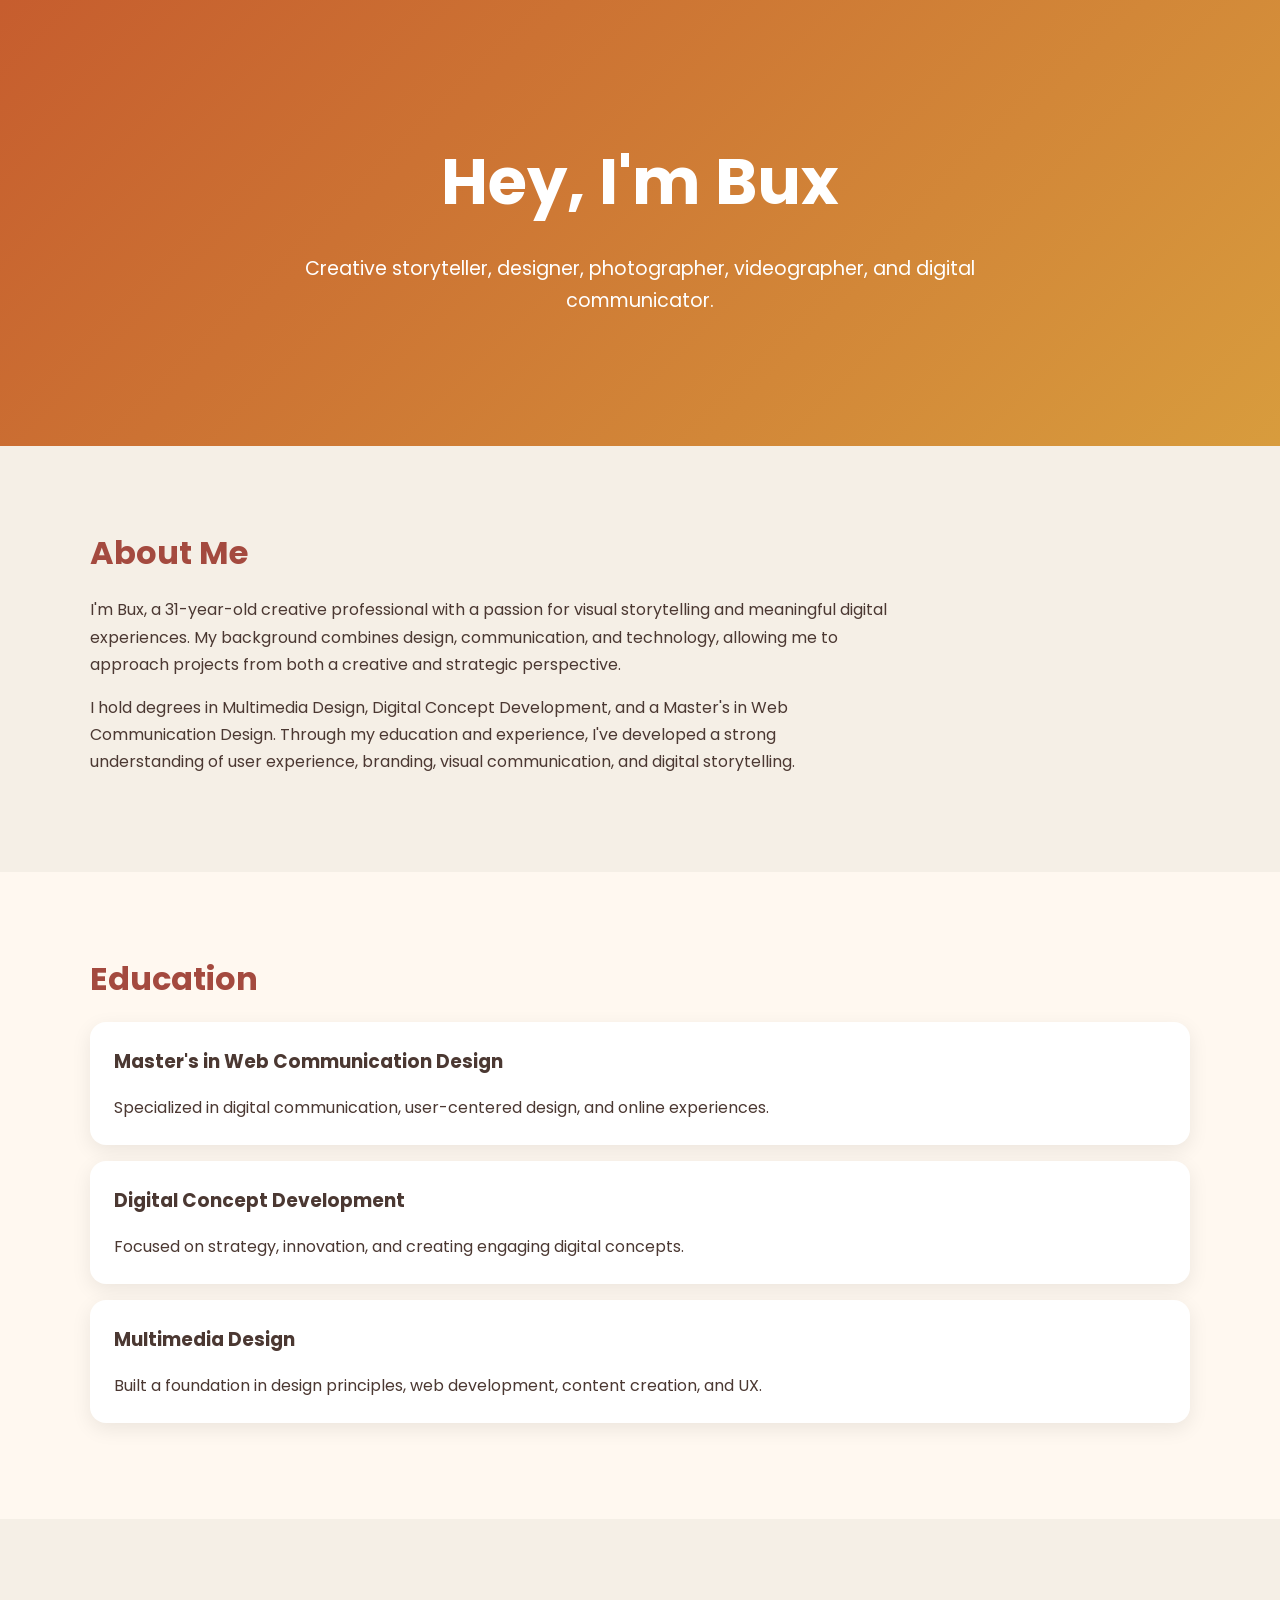
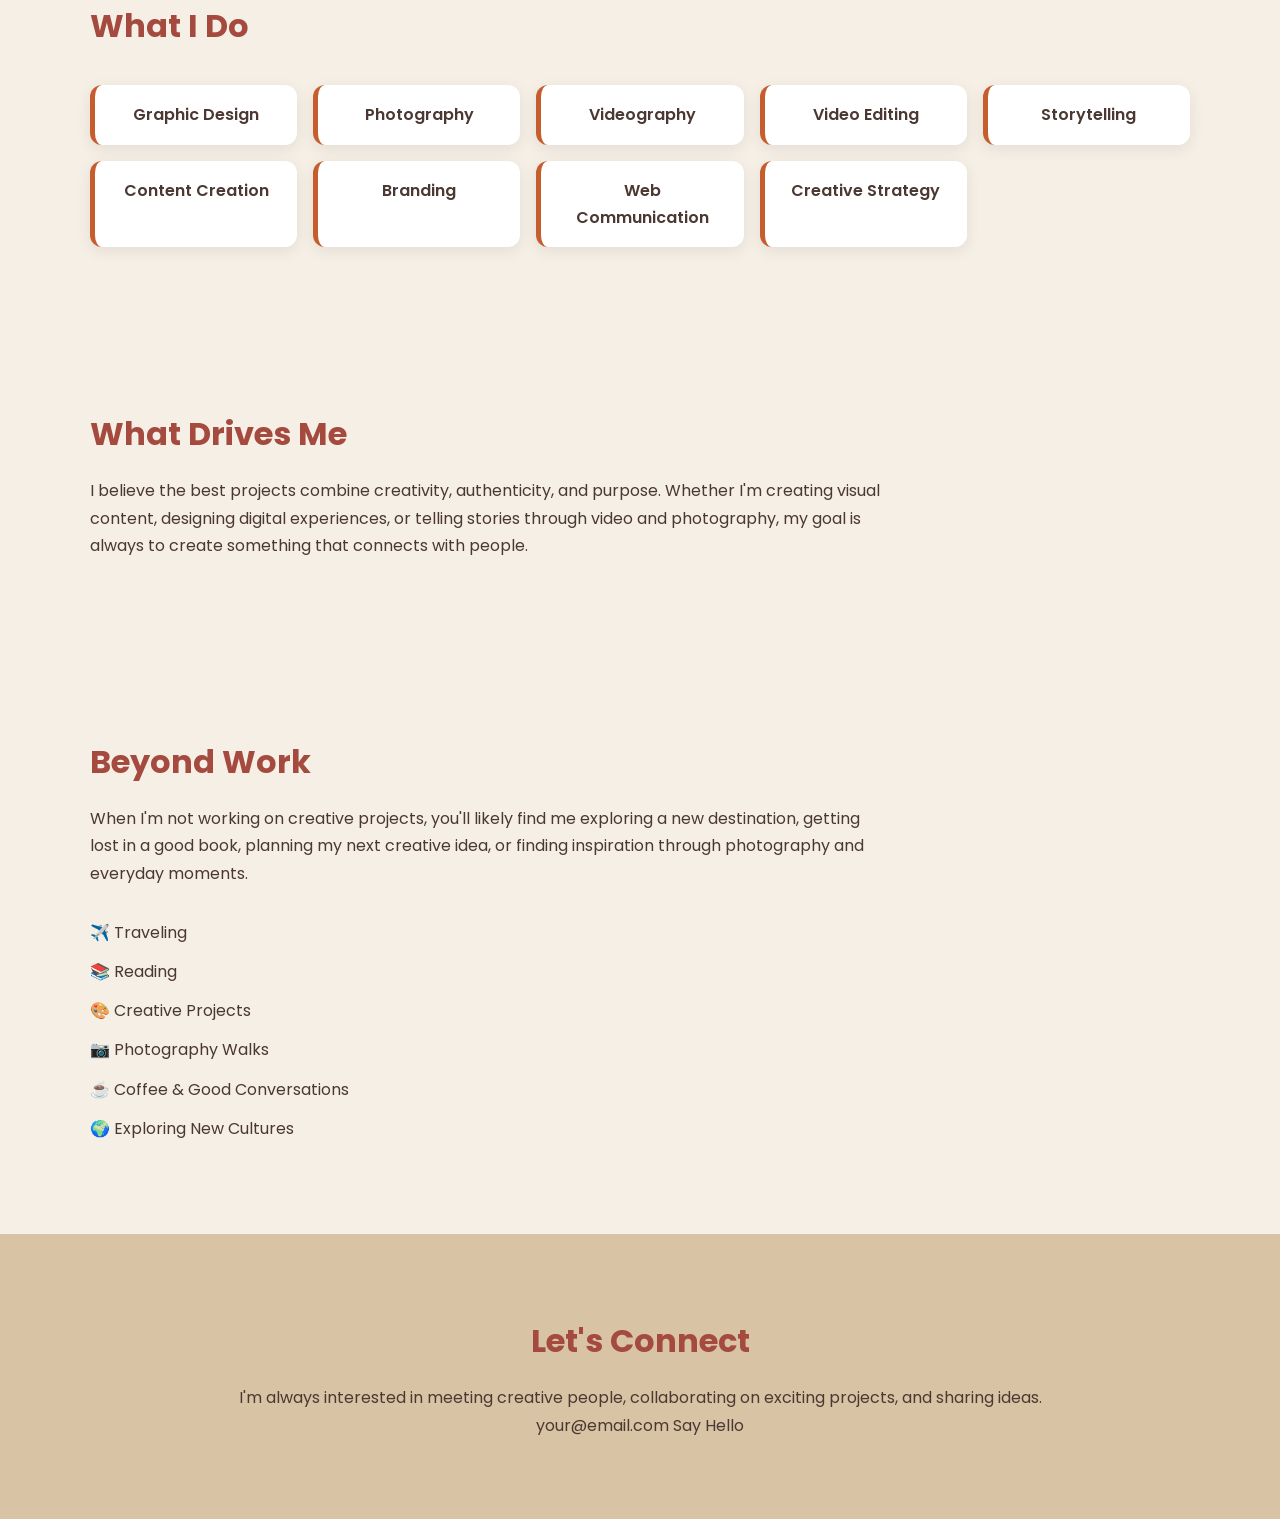
==== index.html @ cf5bfda8 "1st html and css upload" ====
<!DOCTYPE html>
<html lang="en">
<head>
    <meta charset="UTF-8">
    <meta name="viewport" content="width=device-width, initial-scale=1.0">
    <title>About Bux</title>
    <link rel="stylesheet" href="aboutme.css">
</head>
<body>

    <header class="hero">
        <div class="container">
            <h1>Hey, I'm Bux</h1>
            <p>
                Creative storyteller, designer, photographer, videographer,
                and digital communicator.
            </p>
        </div>
    </header>

    <main>

        <section class="about">
            <div class="container">
                <h2>About Me</h2>
                <p>
                    I'm Bux, a 31-year-old creative professional with a passion for
                    visual storytelling and meaningful digital experiences.
                    My background combines design, communication, and technology,
                    allowing me to approach projects from both a creative and
                    strategic perspective.
                </p>

                <p>
                    I hold degrees in Multimedia Design, Digital Concept Development,
                    and a Master's in Web Communication Design. Through my education
                    and experience, I've developed a strong understanding of user
                    experience, branding, visual communication, and digital storytelling.
                </p>
            </div>
        </section>

        <section class="education">
            <div class="container">
                <h2>Education</h2>

                <div class="card">
                    <h3>Master's in Web Communication Design</h3>
                    <p>Specialized in digital communication, user-centered design, and online experiences.</p>
                </div>

                <div class="card">
                    <h3>Digital Concept Development</h3>
                    <p>Focused on strategy, innovation, and creating engaging digital concepts.</p>
                </div>

                <div class="card">
                    <h3>Multimedia Design</h3>
                    <p>Built a foundation in design principles, web development, content creation, and UX.</p>
                </div>
            </div>
        </section>

        <section class="skills">
            <div class="container">
                <h2>What I Do</h2>

                <div class="skills-grid">
                    <div class="skill-card">Graphic Design</div>
                    <div class="skill-card">Photography</div>
                    <div class="skill-card">Videography</div>
                    <div class="skill-card">Video Editing</div>
                    <div class="skill-card">Storytelling</div>
                    <div class="skill-card">Content Creation</div>
                    <div class="skill-card">Branding</div>
                    <div class="skill-card">Web Communication</div>
                    <div class="skill-card">Creative Strategy</div>
                </div>
            </div>
        </section>

        <section class="values">
            <div class="container">
                <h2>What Drives Me</h2>

                <p>
                    I believe the best projects combine creativity, authenticity,
                    and purpose. Whether I'm creating visual content, designing
                    digital experiences, or telling stories through video and
                    photography, my goal is always to create something that
                    connects with people.
                </p>
            </div>
        </section>

        <section class="interests">
            <div class="container">
                <h2>Beyond Work</h2>

                <p>
                    When I'm not working on creative projects, you'll likely find
                    me exploring a new destination, getting lost in a good book,
                    planning my next creative idea, or finding inspiration through
                    photography and everyday moments.
                </p>

                <ul>
                    <li>✈️ Traveling</li>
                    <li>📚 Reading</li>
                    <li>🎨 Creative Projects</li>
                    <li>📷 Photography Walks</li>
                    <li>☕ Coffee & Good Conversations</li>
                    <li>🌍 Exploring New Cultures</li>
                </ul>
            </div>
        </section>

        <section class="contact">
            <div class="container">
                <h2>Let's Connect</h2>
                <p>
                    I'm always interested in meeting creative people,
                    collaborating on exciting projects, and sharing ideas.
                </p>

                your@email.com
                    Say Hello
                </a>
            </div>
        </section>

    </main>

</body>
</html>
---- aboutme.css ----
/* Google Font */
@import url('https://fonts.googleapis.com/css2?family=Poppins:wght@300;400;500;600;700&display=swap');

:root {
    --burnt-orange: #C65D2E;
    --rust: #A44A3F;
    --mustard: #D89C3D;
    --cream: #F5EFE6;
    --soft-brown: #4B3832;
    --light-brown: #D8C3A5;
}

* {
    margin: 0;
    padding: 0;
    box-sizing: border-box;
}

body {
    font-family: 'Poppins', sans-serif;
    background: var(--cream);
    color: var(--soft-brown);
    line-height: 1.7;
}

.container {
    width: min(1100px, 90%);
    margin: 0 auto;
}

section {
    padding: 5rem 0;
}

h1, h2, h3 {
    margin-bottom: 1rem;
}

h2 {
    color: var(--rust);
    font-size: 2rem;
}

.hero {
    background: linear-gradient(
        135deg,
        var(--burnt-orange),
        var(--mustard)
    );
    color: white;
    text-align: center;
    padding: 8rem 0;
}

.hero h1 {
    font-size: 4rem;
    margin-bottom: 1rem;
}

.hero p {
    font-size: 1.2rem;
    max-width: 700px;
    margin: 0 auto;
}

.about,
.values,
.interests,
.contact {
    background: var(--cream);
}

.education {
    background: #fff8f0;
}

.card {
    background: white;
    padding: 1.5rem;
    margin: 1rem 0;
    border-radius: 16px;
    box-shadow: 0 6px 20px rgba(0,0,0,.08);
}

.skills-grid {
    display: grid;
    grid-template-columns: repeat(auto-fit, minmax(180px, 1fr));
    gap: 1rem;
    margin-top: 2rem;
}

.skill-card {
    background: white;
    padding: 1rem;
    text-align: center;
    border-radius: 12px;
    font-weight: 600;
    border-left: 5px solid var(--burnt-orange);
    box-shadow: 0 4px 15px rgba(0,0,0,.08);
}

.values p,
.about p,
.interests p {
    max-width: 800px;
    margin-bottom: 1rem;
}

.interests ul {
    list-style: none;
    margin-top: 2rem;
}

.interests li {
    margin-bottom: .75rem;
}

.contact {
    text-align: center;
    background: var(--light-brown);
}

.button {
    display: inline-block;
    background: var(--rust);
    color: white;
    text-decoration: none;
    padding: 14px 28px;
    border-radius: 50px;
    margin-top: 1rem;
    transition: 0.3s ease;
}

.button:hover {
    background: var(--burnt-orange);
    transform: translateY(-2px);
}

@media (max-width: 768px) {
    .hero h1 {
        font-size: 2.8rem;
    }

    section {
        padding: 3rem 0;
    }
}
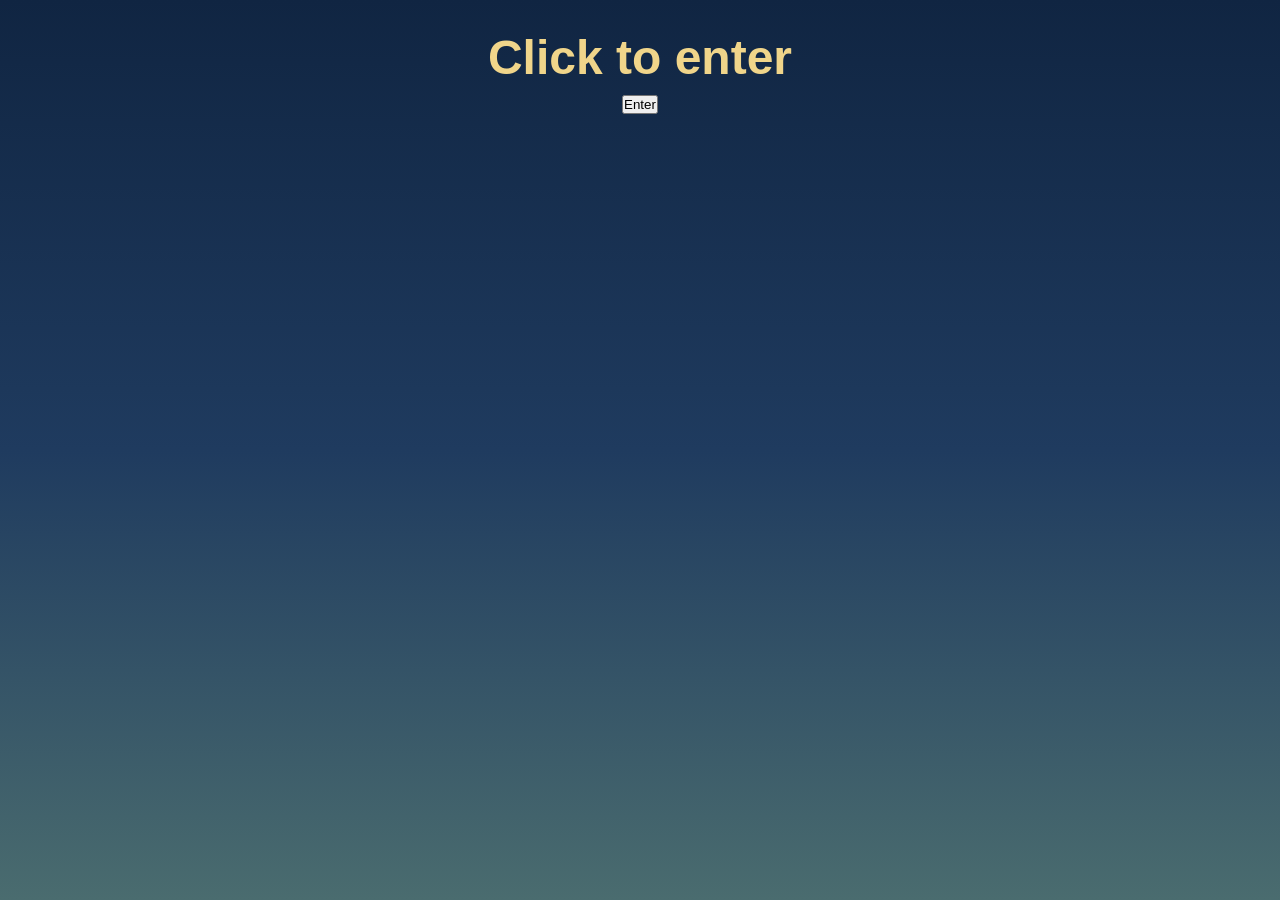
==== commit 7da6fa2d: "css linking and index page link" ====
--- a/index.html
+++ b/index.html
@@ -3,133 +3,17 @@
 <head>
     <meta charset="UTF-8">
     <meta name="viewport" content="width=device-width, initial-scale=1.0">
-    <title>About Bux</title>
+    <title>About Buxbom</title>
     <link rel="stylesheet" href="aboutme.css">
 </head>
 <body>
 
     <header class="hero">
         <div class="container">
-            <h1>Hey, I'm Bux</h1>
-            <p>
-                Creative storyteller, designer, photographer, videographer,
-                and digital communicator.
-            </p>
+            <h1>Click to enter</h1>
+            <button class="enter-button" onclick="window.location.href='Page1.html'">Enter</button>
         </div>
     </header>
 
-    <main>
-
-        <section class="about">
-            <div class="container">
-                <h2>About Me</h2>
-                <p>
-                    I'm Bux, a 31-year-old creative professional with a passion for
-                    visual storytelling and meaningful digital experiences.
-                    My background combines design, communication, and technology,
-                    allowing me to approach projects from both a creative and
-                    strategic perspective.
-                </p>
-
-                <p>
-                    I hold degrees in Multimedia Design, Digital Concept Development,
-                    and a Master's in Web Communication Design. Through my education
-                    and experience, I've developed a strong understanding of user
-                    experience, branding, visual communication, and digital storytelling.
-                </p>
-            </div>
-        </section>
-
-        <section class="education">
-            <div class="container">
-                <h2>Education</h2>
-
-                <div class="card">
-                    <h3>Master's in Web Communication Design</h3>
-                    <p>Specialized in digital communication, user-centered design, and online experiences.</p>
-                </div>
-
-                <div class="card">
-                    <h3>Digital Concept Development</h3>
-                    <p>Focused on strategy, innovation, and creating engaging digital concepts.</p>
-                </div>
-
-                <div class="card">
-                    <h3>Multimedia Design</h3>
-                    <p>Built a foundation in design principles, web development, content creation, and UX.</p>
-                </div>
-            </div>
-        </section>
-
-        <section class="skills">
-            <div class="container">
-                <h2>What I Do</h2>
-
-                <div class="skills-grid">
-                    <div class="skill-card">Graphic Design</div>
-                    <div class="skill-card">Photography</div>
-                    <div class="skill-card">Videography</div>
-                    <div class="skill-card">Video Editing</div>
-                    <div class="skill-card">Storytelling</div>
-                    <div class="skill-card">Content Creation</div>
-                    <div class="skill-card">Branding</div>
-                    <div class="skill-card">Web Communication</div>
-                    <div class="skill-card">Creative Strategy</div>
-                </div>
-            </div>
-        </section>
-
-        <section class="values">
-            <div class="container">
-                <h2>What Drives Me</h2>
-
-                <p>
-                    I believe the best projects combine creativity, authenticity,
-                    and purpose. Whether I'm creating visual content, designing
-                    digital experiences, or telling stories through video and
-                    photography, my goal is always to create something that
-                    connects with people.
-                </p>
-            </div>
-        </section>
-
-        <section class="interests">
-            <div class="container">
-                <h2>Beyond Work</h2>
-
-                <p>
-                    When I'm not working on creative projects, you'll likely find
-                    me exploring a new destination, getting lost in a good book,
-                    planning my next creative idea, or finding inspiration through
-                    photography and everyday moments.
-                </p>
-
-                <ul>
-                    <li>✈️ Traveling</li>
-                    <li>📚 Reading</li>
-                    <li>🎨 Creative Projects</li>
-                    <li>📷 Photography Walks</li>
-                    <li>☕ Coffee & Good Conversations</li>
-                    <li>🌍 Exploring New Cultures</li>
-                </ul>
-            </div>
-        </section>
-
-        <section class="contact">
-            <div class="container">
-                <h2>Let's Connect</h2>
-                <p>
-                    I'm always interested in meeting creative people,
-                    collaborating on exciting projects, and sharing ideas.
-                </p>
-
-                your@email.com
-                    Say Hello
-                </a>
-            </div>
-        </section>
-
-    </main>
-
 </body>
 </html>
--- a/aboutme.css
+++ b/aboutme.css
@@ -1,147 +1,96 @@
-/* Google Font */
-@import url('https://fonts.googleapis.com/css2?family=Poppins:wght@300;400;500;600;700&display=swap');
+/* HOWL'S MOVING CASTLE THEME */
 
-:root {
-    --burnt-orange: #C65D2E;
-    --rust: #A44A3F;
-    --mustard: #D89C3D;
-    --cream: #F5EFE6;
-    --soft-brown: #4B3832;
-    --light-brown: #D8C3A5;
+*{
+    margin:0;
+    padding:0;
+    box-sizing:border-box;
+    font-family:'Trebuchet MS', sans-serif;
 }
 
-* {
-    margin: 0;
-    padding: 0;
-    box-sizing: border-box;
+body{
+    background: linear-gradient(
+    180deg,
+    #102542,
+    #1f3b5f,
+    #4a6c6f);
+    color:#f8f4e6;
+    min-height:100vh;
 }
 
-body {
-    font-family: 'Poppins', sans-serif;
-    background: var(--cream);
-    color: var(--soft-brown);
-    line-height: 1.7;
+header{
+    text-align:center;
+    padding:30px;
 }
 
-.container {
-    width: min(1100px, 90%);
-    margin: 0 auto;
+/* WHEEL */
+
+.wheel-container{
+    display:flex;
+    justify-content:center;
+    margin-bottom:25px;
 }
 
-section {
-    padding: 5rem 0;
+.wheel{
+    width:120px;
+    height:120px;
+    border-radius:50%;
+    background:
+    conic-gradient(
+    #d5b25c 0deg 90deg,
+    #73a9ad 90deg 180deg,
+    #3f5773 180deg 270deg,
+    #e8d8a8 270deg 360deg);
+    border:6px solid #f5e6b6;
+    cursor:pointer;
+    transition:0.5s;
+    box-shadow:0 0 25px rgba(255,255,255,.3);
 }
 
-h1, h2, h3 {
-    margin-bottom: 1rem;
+.wheel:hover{
+    transform:rotate(90deg) scale(1.08);
 }
 
-h2 {
-    color: var(--rust);
-    font-size: 2rem;
+h1{
+    font-size:3rem;
+    margin-bottom:10px;
+    color:#f0d58a;
 }
 
-.hero {
-    background: linear-gradient(
-        135deg,
-        var(--burnt-orange),
-        var(--mustard)
-    );
-    color: white;
-    text-align: center;
-    padding: 8rem 0;
+h2{
+    color:#e8d8a8;
+    margin-bottom:15px;
 }
 
-.hero h1 {
-    font-size: 4rem;
-    margin-bottom: 1rem;
+.content{
+    max-width:900px;
+    margin:auto;
+    padding:40px;
 }
 
-.hero p {
-    font-size: 1.2rem;
-    max-width: 700px;
-    margin: 0 auto;
+.card{
+    background:rgba(255,255,255,0.08);
+    backdrop-filter:blur(10px);
+    padding:30px;
+    border-radius:20px;
+    margin-bottom:25px;
+    box-shadow:0 10px 30px rgba(0,0,0,.3);
 }
 
-.about,
-.values,
-.interests,
-.contact {
-    background: var(--cream);
+p{
+    line-height:1.8;
+    font-size:1.1rem;
 }
 
-.education {
-    background: #fff8f0;
+ul{
+    padding-left:25px;
 }
 
-.card {
-    background: white;
-    padding: 1.5rem;
-    margin: 1rem 0;
-    border-radius: 16px;
-    box-shadow: 0 6px 20px rgba(0,0,0,.08);
+li{
+    margin-bottom:10px;
 }
 
-.skills-grid {
-    display: grid;
-    grid-template-columns: repeat(auto-fit, minmax(180px, 1fr));
-    gap: 1rem;
-    margin-top: 2rem;
-}
-
-.skill-card {
-    background: white;
-    padding: 1rem;
-    text-align: center;
-    border-radius: 12px;
-    font-weight: 600;
-    border-left: 5px solid var(--burnt-orange);
-    box-shadow: 0 4px 15px rgba(0,0,0,.08);
-}
-
-.values p,
-.about p,
-.interests p {
-    max-width: 800px;
-    margin-bottom: 1rem;
-}
-
-.interests ul {
-    list-style: none;
-    margin-top: 2rem;
-}
-
-.interests li {
-    margin-bottom: .75rem;
-}
-
-.contact {
-    text-align: center;
-    background: var(--light-brown);
-}
-
-.button {
-    display: inline-block;
-    background: var(--rust);
-    color: white;
-    text-decoration: none;
-    padding: 14px 28px;
-    border-radius: 50px;
-    margin-top: 1rem;
-    transition: 0.3s ease;
-}
-
-.button:hover {
-    background: var(--burnt-orange);
-    transform: translateY(-2px);
-}
-
-@media (max-width: 768px) {
-    .hero h1 {
-        font-size: 2.8rem;
-    }
-
-    section {
-        padding: 3rem 0;
-    }
+footer{
+    text-align:center;
+    padding:20px;
+    color:#cfcfcf;
 }
